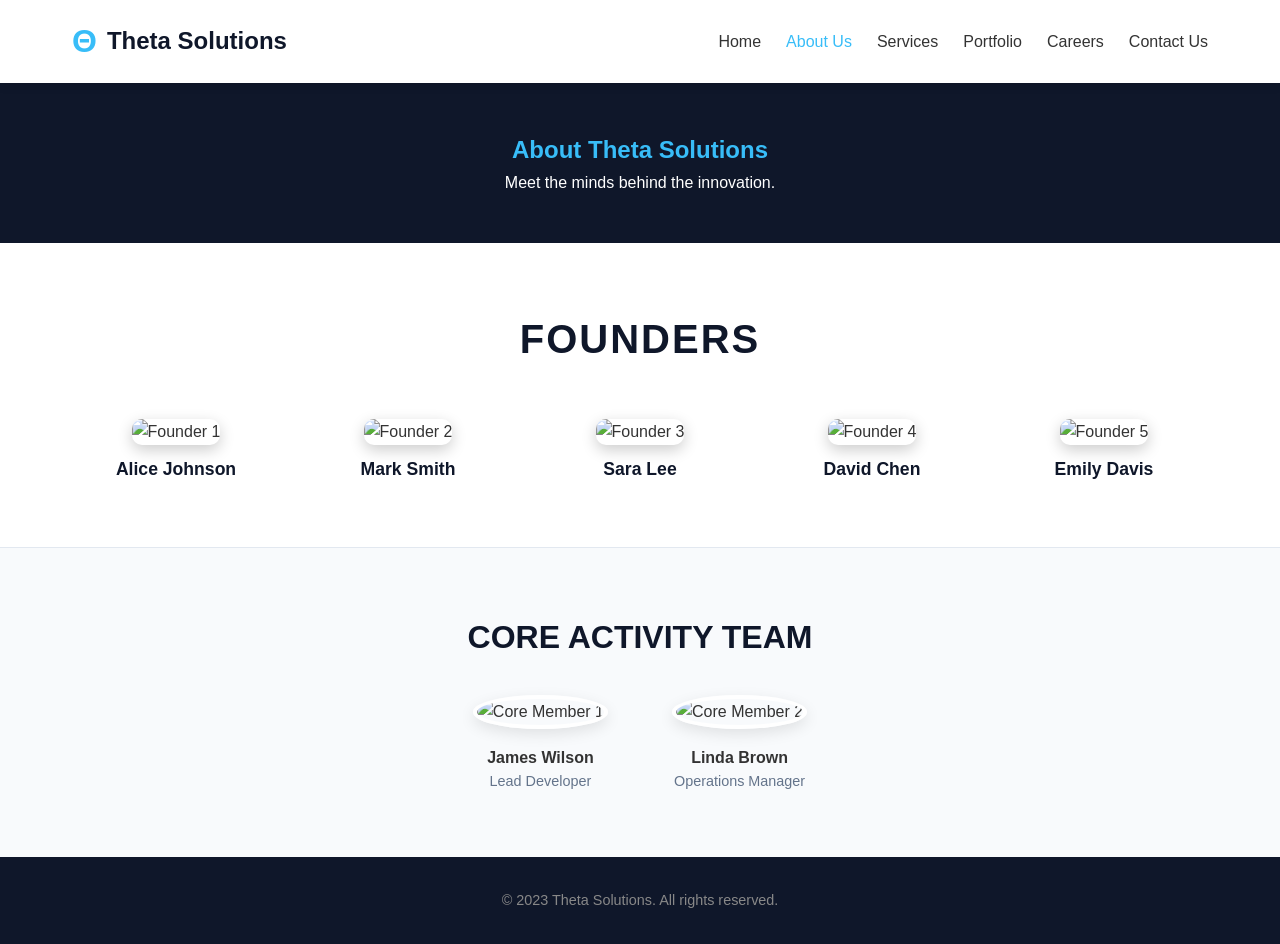
==== About-us.html @ 49dd3d38 "Rename About-us to About-us.html" ====
<!DOCTYPE html>
<html lang="en">
<head>
    <meta charset="UTF-8">
    <meta name="viewport" content="width=device-width, initial-scale=1.0">
    <title>Theta Solutions - About Us</title>
    
    <!-- Link to Master CSS -->
    <link rel="stylesheet" href="css/style.css">
</head>
<body>

    <!-- HEADER -->
    <header>
        <div class="header-container">
            <div class="brand-area">
                <div class="logo-icon">Θ</div>
                <div class="company-name">Theta Solutions</div>
            </div>
            
            <nav>
                <ul>
                    <li><a href="index.html">Home</a></li>
                    <li><a href="about.html" style="color: var(--accent-color);">About Us</a></li>
                    <li><a href="services.html">Services</a></li>
                    <li><a href="portfolio.html">Portfolio</a></li>
                    <li><a href="careers.html">Careers</a></li>
                    <li><a href="contact.html">Contact Us</a></li>
                </ul>
            </nav>
        </div>
    </header>

    <!-- MAIN CONTENT -->
    <main>
        
        <!-- Page Banner -->
        <section class="inner-banner" style="background-color: var(--primary-color); color: white; padding: 3rem 1rem; text-align: center;">
            <h1 style="color: var(--accent-color);">About Theta Solutions</h1>
            <p>Meet the minds behind the innovation.</p>
        </section>

        <!-- 1. FOUNDERS SECTION -->
        <section class="founders-section">
            <h2>Founders</h2>
            
            <!-- The Overlay (Fades in on click) -->
            <div class="founders-overlay" id="overlay"></div>

            <div class="team-grid">
                
                <!-- Founder 1 -->
                <div class="team-card" onclick="activateCard(this)">
                    <img src="https://picsum.photos/seed/founder1/300/400" alt="Founder 1">
                    <div class="team-name">Alice Johnson</div>
                    <div class="profile-details">
                        <h3>Alice Johnson</h3>
                        <p><strong>CEO & Co-Founder</strong></p>
                        <p>Alice has over 15 years of experience in strategic tech development. She leads the vision and global expansion of Theta Solutions.</p>
                    </div>
                </div>

                <!-- Founder 2 -->
                <div class="team-card" onclick="activateCard(this)">
                    <img src="https://picsum.photos/seed/founder2/300/400" alt="Founder 2">
                    <div class="team-name">Mark Smith</div>
                    <div class="profile-details">
                        <h3>Mark Smith</h3>
                        <p><strong>CTO & Co-Founder</strong></p>
                        <p>An expert in AI and machine learning, Mark architects the core systems that power our client solutions.</p>
                    </div>
                </div>

                <!-- Founder 3 -->
                <div class="team-card" onclick="activateCard(this)">
                    <img src="https://picsum.photos/seed/founder3/300/400" alt="Founder 3">
                    <div class="team-name">Sara Lee</div>
                    <div class="profile-details">
                        <h3>Sara Lee</h3>
                        <p><strong>Head of Product</strong></p>
                        <p>Sara ensures that every software deployment meets the highest standards of user experience and functionality.</p>
                    </div>
                </div>

                <!-- Founder 4 -->
                <div class="team-card" onclick="activateCard(this)">
                    <img src="https://picsum.photos/seed/founder4/300/400" alt="Founder 4">
                    <div class="team-name">David Chen</div>
                    <div class="profile-details">
                        <h3>David Chen</h3>
                        <p><strong>VP of Engineering</strong></p>
                        <p>David leads our engineering teams, fostering a culture of code excellence and rapid innovation.</p>
                    </div>
                </div>

                <!-- Founder 5 -->
                <div class="team-card" onclick="activateCard(this)">
                    <img src="https://picsum.photos/seed/founder5/300/400" alt="Founder 5">
                    <div class="team-name">Emily Davis</div>
                    <div class="profile-details">
                        <h3>Emily Davis</h3>
                        <p><strong>Chief Strategy Officer</strong></p>
                        <p>Emily identifies new market opportunities and steers the company's long-term growth strategies.</p>
                    </div>
                </div>

            </div>
        </section>

        <!-- 2. CORE MEMBERS SECTION -->
        <section class="core-members-section">
            <h2>Core Activity Team</h2>
            
            <div class="core-grid">
                
                <!-- Core Member 1 -->
                <div class="core-card">
                    <img src="https://picsum.photos/seed/core1/300/300" alt="Core Member 1">
                    <div class="core-name">James Wilson</div>
                    <div class="core-role">Lead Developer</div>
                </div>

                <!-- Core Member 2 -->
                <div class="core-card">
                    <img src="https://picsum.photos/seed/core2/300/300" alt="Core Member 2">
                    <div class="core-name">Linda Brown</div>
                    <div class="core-role">Operations Manager</div>
                </div>

            </div>
        </section>

    </main>

    <!-- FOOTER -->
    <footer>
        <p>&copy; 2023 Theta Solutions. All rights reserved.</p>
    </footer>

    <!-- PAGE SPECIFIC JAVASCRIPT -->
    <script>
        // Get the overlay element
        const overlay = document.getElementById('overlay');
        const cards = document.querySelectorAll('.team-card');

        function activateCard(element) {
            // 1. Add 'active' class to the clicked card
            element.classList.add('active');

            // 2. Make the overlay visible (creates the translucent background)
            overlay.classList.add('active');
        }

        // Click anywhere on the overlay to close
        overlay.addEventListener('click', function() {
            // Remove active class from all cards
            cards.forEach(card => card.classList.remove('active'));
            
            // Hide the overlay
            overlay.classList.remove('active');
        });
    </script>

</body>
</html>
---- css/style.css ----
/* --- css/style.css --- */

:root {
    --primary-color: #0f172a;
    --accent-color: #38bdf8;
    --text-dark: #333333;
    --text-light: #f8fafc;
    --bg-light: #ffffff;
    --bg-dark: #1e293b;
}

* { margin: 0; padding: 0; box-sizing: border-box; }

body {
    font-family: 'Segoe UI', Tahoma, Geneva, Verdana, sans-serif;
    color: var(--text-dark);
    line-height: 1.6;
}

a { text-decoration: none; color: inherit; transition: color 0.3s; }
ul { list-style: none; }

/* --- HEADER --- */
header {
    background-color: var(--bg-light);
    box-shadow: 0 2px 10px rgba(0,0,0,0.1);
    position: sticky;
    top: 0;
    z-index: 1000;
}

.header-container {
    max-width: 1200px;
    margin: 0 auto;
    padding: 1rem 2rem;
    display: flex;
    justify-content: space-between;
    align-items: center;
}

.brand-area {
    display: flex;
    align-items: center;
    gap: 10px;
}

.logo-icon {
    font-size: 2rem;
    color: var(--accent-color);
    font-weight: bold;
}

.company-name {
    font-size: 1.5rem;
    font-weight: 700;
    color: var(--primary-color);
}

nav ul { display: flex; gap: 25px; }
nav a { font-size: 1rem; font-weight: 500; color: var(--text-dark); }
nav a:hover { color: var(--accent-color); }

/* --- SLIDER --- */
.slider-container {
    position: relative;
    width: 100%;
    height: 900px;
    overflow: hidden;
    background-color: #000;
}

.slide {
    position: absolute; top: 0; left: 0;
    width: 100%; height: 100%;
    opacity: 0;
    transition: opacity 0.8s ease-in-out;
    background-size: cover;
    background-position: center;
}

.slide.active { opacity: 1; }

.slide-overlay {
    position: absolute;
    top: 50%; left: 50%;
    transform: translate(-50%, -50%);
    text-align: center;
    color: white;
    text-shadow: 2px 2px 8px rgba(0,0,0,0.8);
    z-index: 10;
}

.slide-overlay h2 { font-size: 3rem; margin-bottom: 10px; }

/* --- FOUR CIRCLES --- */
.services-preview {
    background-color: #f1f5f9;
    padding: 4rem 2rem;
    text-align: center;
}

.services-preview h2 {
    font-size: 2rem;
    color: var(--primary-color);
    margin-bottom: 3rem;
    text-transform: uppercase;
    letter-spacing: 2px;
}

.circles-container {
    display: flex;
    justify-content: center;
    gap: 3rem;
    flex-wrap: wrap;
}

.circle-item {
    text-decoration: none;
    color: inherit;
    display: flex;
    flex-direction: column;
    align-items: center;
    transition: transform 0.3s ease;
}

.circle-item:hover { transform: translateY(-10px); }

/* THIS MAKES THEM CIRCLES */
.circle-visual {
    width: 250px;
    height: 250px;
    border-radius: 50%;
    overflow: hidden;
    background-color: #fff;
    box-shadow: 0 10px 20px rgba(0,0,0,0.1);
    margin-bottom: 1rem;
    border: 5px solid white;
    transition: border-color 0.3s;
}

.circle-item:hover .circle-visual { border-color: var(--accent-color); }

.circle-visual img {
    width: 100%; height: 100%;
    object-fit: cover;
}

.circle-title {
    font-size: 1.1rem;
    font-weight: 700;
    color: var(--primary-color);
}

/* --- VISION & MISSION --- */
.split-section { display: flex; flex-wrap: wrap; width: 100%; }

.split-half {
    flex: 1;
    min-width: 350px;
    padding: 4rem 2rem;
    display: flex;
    flex-direction: column;
    justify-content: center;
}

.vision-section { 
    background-color: var(--bg-light); 
    color: var(--text-dark); 
    border-right: 1px solid #eee; 
}

.mission-section { 
    background-color: var(--bg-dark); 
    color: var(--text-light); 
}

.section-title { 
    font-size: 2rem; 
    margin-bottom: 1.5rem; 
    color: var(--accent-color); 
    text-transform: uppercase; 
}

.section-content { 
    font-size: 1.1rem; 
    max-width: 600px; 
    margin-bottom: 2rem; 
}

.cta-button {
    display: inline-block; padding: 12px 30px;
    background-color: var(--accent-color); color: var(--bg-dark);
    font-weight: bold; border-radius: 5px; width: fit-content;
}

/* --- FOOTER --- */
footer {
    background-color: #0f172a; color: #888;
    text-align: center; padding: 2rem;
    font-size: 0.9rem;
}

@media (max-width: 768px) {
    .header-container { flex-direction: column; gap: 1rem; }
    .slider-container { height: 400px; }
    .circles-container { gap: 2rem; }
    .circle-visual { width: 140px; height: 140px; }
}

/* --- ABOUT PAGE STYLES --- */

/* Founders Grid */
.founders-section {
    padding: 4rem 2rem;
    text-align: center;
    background-color: #fff;
}

.founders-section h2 {
    font-size: 2.5rem;
    color: var(--primary-color);
    margin-bottom: 3rem;
    text-transform: uppercase;
    letter-spacing: 2px;
}

.team-grid {
    display: flex;
    justify-content: center;
    gap: 2rem;
    flex-wrap: wrap;
    position: relative; /* Important for z-index layering */
    z-index: 1;
}

.team-card {
    position: relative;
    width: 200px;
    cursor: pointer;
    transition: all 0.5s cubic-bezier(0.25, 0.8, 0.25, 1);
    z-index: 10;
}

/* Image Styling */
.team-card img {
    width: 100%;
    height: 250px;
    object-fit: cover;
    border-radius: 10px;
    box-shadow: 0 5px 15px rgba(0,0,0,0.2);
    transition: all 0.5s ease;
}

/* Name Styling */
.team-name {
    margin-top: 10px;
    font-weight: 700;
    color: var(--primary-color);
    font-size: 1.1rem;
}

/* --- HOVER EFFECT --- */
.team-card:hover {
    transform: translateY(-10px);
}
.team-card:hover img {
    box-shadow: 0 15px 30px rgba(0,0,0,0.3);
}

/* --- ACTIVE / CLICKED STATE (The Expansion) --- */
/* When a card has the class 'active' */
.team-card.active {
    position: fixed; /* Fixes it to the screen center */
    top: 50%;
    left: 50%;
    transform: translate(-50%, -50%);
    width: 400px; /* Expanded width */
    z-index: 1000; /* Sits on top of everything */
    pointer-events: none; /* Lets clicks pass through to the overlay */
}

.team-card.active img {
    height: 400px; /* Expanded height */
    box-shadow: 0 20px 50px rgba(0,0,0,0.5);
}

/* Hidden Profile Text (Reveals on click) */
.profile-details {
    max-height: 0;
    overflow: hidden;
    opacity: 0;
    background: white;
    padding: 0 20px;
    transition: all 0.5s ease;
    text-align: left;
    border-radius: 0 0 10px 10px;
    box-shadow: 0 10px 20px rgba(0,0,0,0.1);
}

.team-card.active .profile-details {
    max-height: 200px;
    opacity: 1;
    padding: 20px;
    margin-top: -5px; /* Connect to image */
    pointer-events: auto; /* Allow selecting text inside */
}

.team-card.active .team-name {
    display: none; /* Hide small name when expanded */
}

/* --- TRANSLUCENT BACKGROUND --- */
/* An overlay that appears when someone is clicked */
.founders-overlay {
    position: fixed;
    top: 0; left: 0;
    width: 100%; height: 100%;
    background-color: rgba(15, 23, 42, 0.85); /* Dark Navy with transparency */
    z-index: 900;
    opacity: 0;
    pointer-events: none; /* Clicks go through when hidden */
    transition: opacity 0.5s ease;
}

.founders-overlay.active {
    opacity: 1;
    pointer-events: auto; /* Catches clicks to close */
}

/* --- CORE MEMBERS SECTION --- */
.core-members-section {
    background-color: #f8fafc;
    padding: 4rem 2rem;
    text-align: center;
    border-top: 1px solid #e2e8f0;
}

.core-members-section h2 {
    font-size: 2rem;
    color: var(--primary-color);
    margin-bottom: 2rem;
    text-transform: uppercase;
}

.core-grid {
    display: flex;
    justify-content: center;
    gap: 4rem;
    flex-wrap: wrap;
}

.core-card img {
    width: 180px;
    height: 180px;
    border-radius: 50%; /* Circles for core members */
    object-fit: cover;
    border: 4px solid white;
    box-shadow: 0 5px 15px rgba(0,0,0,0.1);
    margin-bottom: 1rem;
    transition: transform 0.3s;
}

.core-card:hover img {
    transform: scale(1.1);
}

.core-name {
    font-weight: 700;
    color: var(--text-dark);
}

.core-role {
    font-size: 0.9rem;
    color: #64748b;
}
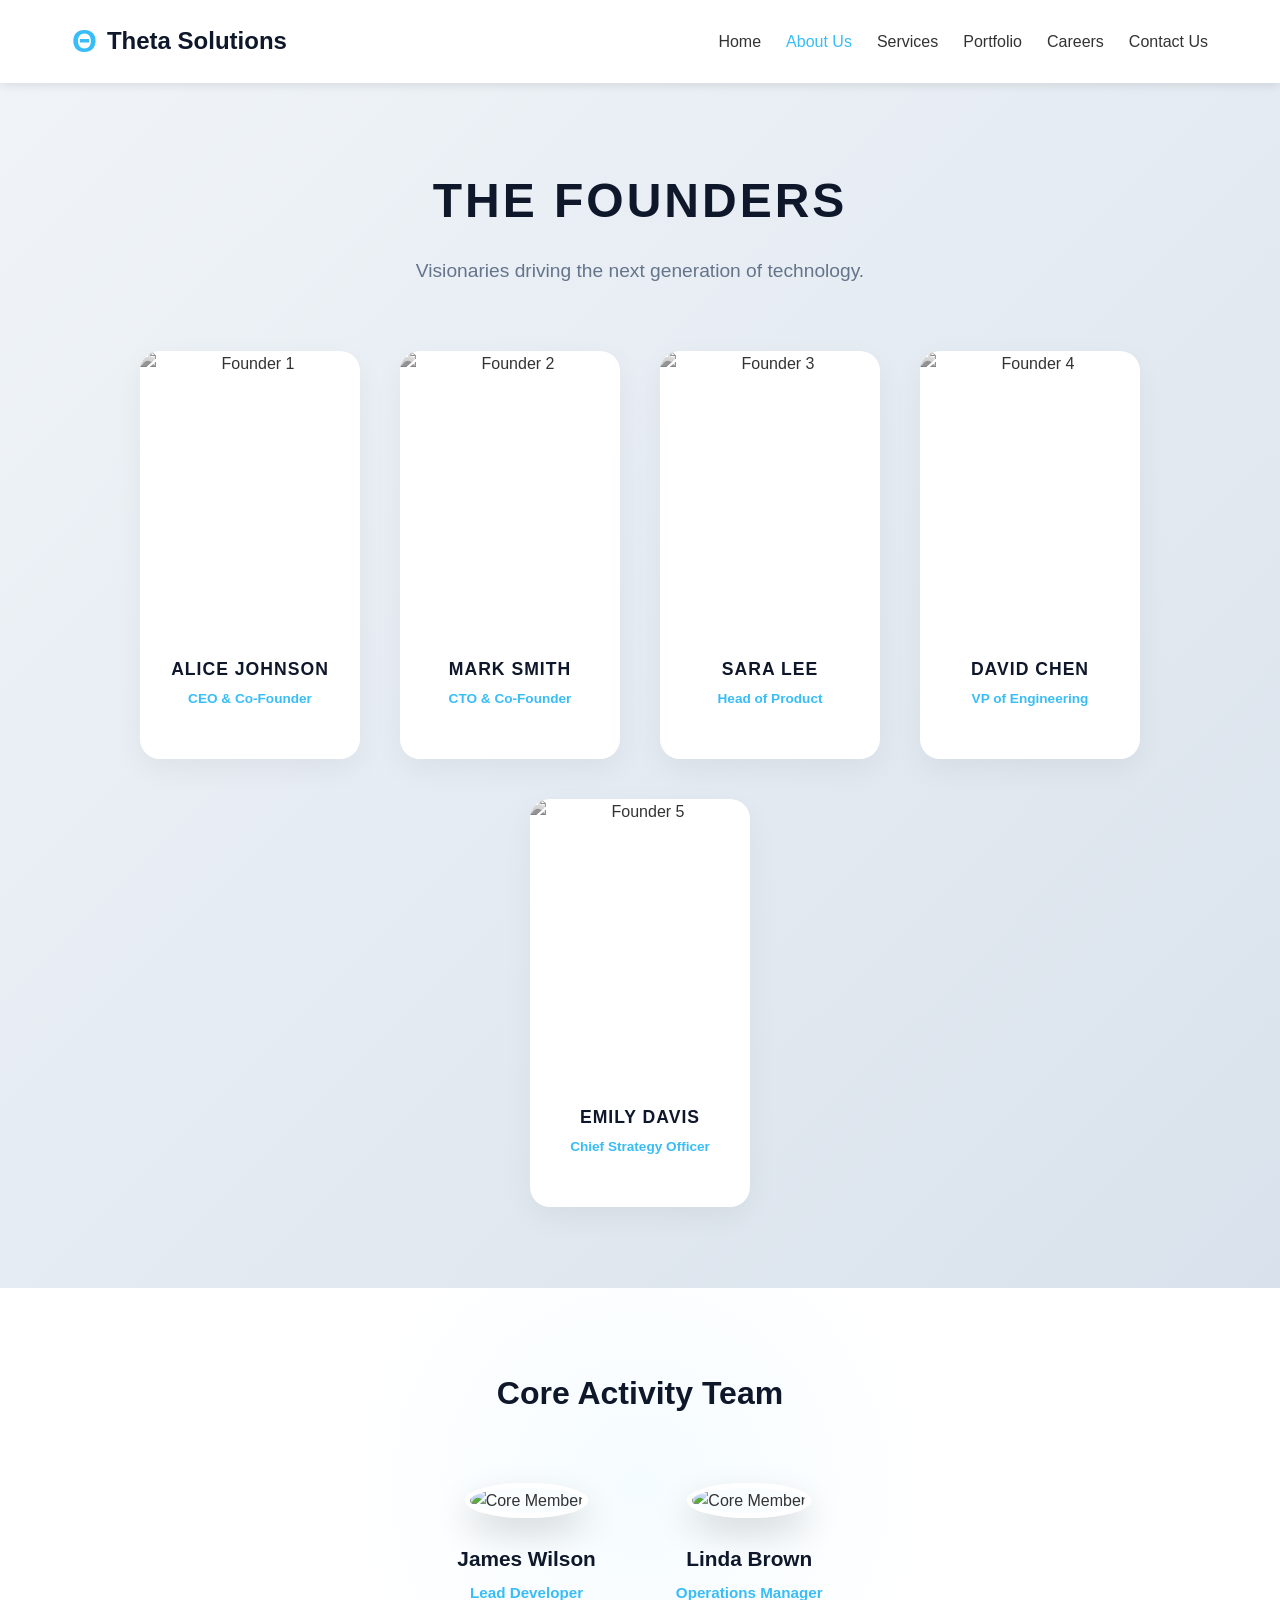
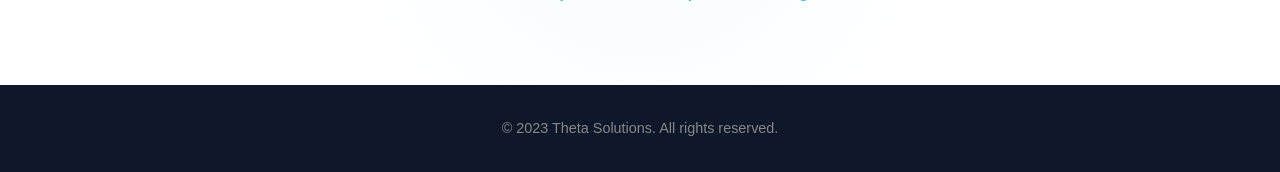
==== commit 9b4fa9f0: "Refactor JavaScript for team card overlay functionality" ====
--- a/About-us.html
+++ b/About-us.html
@@ -5,7 +5,6 @@
     <meta name="viewport" content="width=device-width, initial-scale=1.0">
     <title>Theta Solutions - About Us</title>
     
-    <!-- Link to Master CSS -->
     <link rel="stylesheet" href="css/style.css">
 </head>
 <body>
@@ -21,7 +20,7 @@
             <nav>
                 <ul>
                     <li><a href="index.html">Home</a></li>
-                    <li><a href="about.html" style="color: var(--accent-color);">About Us</a></li>
+                    <li><a href="about-us.html" style="color: var(--accent-color);">About Us</a></li>
                     <li><a href="services.html">Services</a></li>
                     <li><a href="portfolio.html">Portfolio</a></li>
                     <li><a href="careers.html">Careers</a></li>
@@ -31,98 +30,123 @@
         </div>
     </header>
 
-    <!-- MAIN CONTENT -->
     <main>
         
-        <!-- Page Banner -->
-        <section class="inner-banner" style="background-color: var(--primary-color); color: white; padding: 3rem 1rem; text-align: center;">
-            <h1 style="color: var(--accent-color);">About Theta Solutions</h1>
-            <p>Meet the minds behind the innovation.</p>
-        </section>
-
         <!-- 1. FOUNDERS SECTION -->
-        <section class="founders-section">
-            <h2>Founders</h2>
-            
-            <!-- The Overlay (Fades in on click) -->
-            <div class="founders-overlay" id="overlay"></div>
-
+        <section class="about-hero">
+            <h2>The Founders</h2>
+            <p>Visionaries driving the next generation of technology.</p>
+            
             <div class="team-grid">
                 
                 <!-- Founder 1 -->
                 <div class="team-card" onclick="activateCard(this)">
-                    <img src="https://picsum.photos/seed/founder1/300/400" alt="Founder 1">
-                    <div class="team-name">Alice Johnson</div>
-                    <div class="profile-details">
-                        <h3>Alice Johnson</h3>
-                        <p><strong>CEO & Co-Founder</strong></p>
-                        <p>Alice has over 15 years of experience in strategic tech development. She leads the vision and global expansion of Theta Solutions.</p>
-                    </div>
+                    
+                    <!-- 1. The Image -->
+                    <img src="https://picsum.photos/seed/founder1/600/800" alt="Founder 1">
+                    
+                    <!-- 2. Small Name Box (Visible when NOT clicked) -->
+                    <div class="team-name-box">
+                        <div class="team-name">Alice Johnson</div>
+                        <div class="team-role">CEO & Co-Founder</div>
+                    </div>
+                    
+                    <!-- 3. Profile Details (Visible WHEN CLICKED - Right Side) -->
+                    <div class="profile-details">
+                        <!-- Name and Role appear HERE in the split view -->
+                        <h3 style="font-size: 2rem; color: var(--primary-color); margin-bottom: 5px;">Alice Johnson</h3>
+                        <span class="role-badge">CEO & Co-Founder</span>
+                        
+                        <p style="margin-top: 20px; line-height: 1.8; color: #444;">
+                            Alice has over 15 years of experience in strategic tech development. She leads the vision and global expansion of Theta Solutions, focusing on sustainable growth and innovation. Her expertise lies in scaling startups into global enterprises.
+                        </p>
+                        
+                        <!-- Optional: Add more details -->
+                        <p style="margin-top: 15px; line-height: 1.8; color: #444;">
+                            <strong>Key Skills:</strong> Strategic Planning, Global Operations, Product Vision.
+                        </p>
+                    </div>
+                    
                 </div>
 
                 <!-- Founder 2 -->
                 <div class="team-card" onclick="activateCard(this)">
-                    <img src="https://picsum.photos/seed/founder2/300/400" alt="Founder 2">
-                    <div class="team-name">Mark Smith</div>
+                    <img src="https://picsum.photos/seed/founder2/400/500" alt="Founder 2">
+                    <div class="team-name-box">
+                        <div class="team-name">Mark Smith</div>
+                        <div class="team-role">CTO & Co-Founder</div>
+                    </div>
                     <div class="profile-details">
                         <h3>Mark Smith</h3>
-                        <p><strong>CTO & Co-Founder</strong></p>
-                        <p>An expert in AI and machine learning, Mark architects the core systems that power our client solutions.</p>
+                        <span class="role-badge">CTO & Co-Founder</span>
+                        <p>An expert in AI and machine learning, Mark architects the core systems that power our client solutions. He believes in code that thinks.</p>
                     </div>
                 </div>
 
                 <!-- Founder 3 -->
                 <div class="team-card" onclick="activateCard(this)">
-                    <img src="https://picsum.photos/seed/founder3/300/400" alt="Founder 3">
-                    <div class="team-name">Sara Lee</div>
+                    <img src="https://picsum.photos/seed/founder3/400/500" alt="Founder 3">
+                    <div class="team-name-box">
+                        <div class="team-name">Sara Lee</div>
+                        <div class="team-role">Head of Product</div>
+                    </div>
                     <div class="profile-details">
                         <h3>Sara Lee</h3>
-                        <p><strong>Head of Product</strong></p>
-                        <p>Sara ensures that every software deployment meets the highest standards of user experience and functionality.</p>
+                        <span class="role-badge">Head of Product</span>
+                        <p>Sara ensures that every software deployment meets the highest standards of user experience. Her attention to detail is legendary.</p>
                     </div>
                 </div>
 
                 <!-- Founder 4 -->
                 <div class="team-card" onclick="activateCard(this)">
-                    <img src="https://picsum.photos/seed/founder4/300/400" alt="Founder 4">
-                    <div class="team-name">David Chen</div>
+                    <img src="https://picsum.photos/seed/founder4/400/500" alt="Founder 4">
+                    <div class="team-name-box">
+                        <div class="team-name">David Chen</div>
+                        <div class="team-role">VP of Engineering</div>
+                    </div>
                     <div class="profile-details">
                         <h3>David Chen</h3>
-                        <p><strong>VP of Engineering</strong></p>
-                        <p>David leads our engineering teams, fostering a culture of code excellence and rapid innovation.</p>
+                        <span class="role-badge">VP of Engineering</span>
+                        <p>David leads our engineering teams, fostering a culture of code excellence and rapid innovation across all departments.</p>
                     </div>
                 </div>
 
                 <!-- Founder 5 -->
                 <div class="team-card" onclick="activateCard(this)">
-                    <img src="https://picsum.photos/seed/founder5/300/400" alt="Founder 5">
-                    <div class="team-name">Emily Davis</div>
+                    <img src="https://picsum.photos/seed/founder5/400/500" alt="Founder 5">
+                    <div class="team-name-box">
+                        <div class="team-name">Emily Davis</div>
+                        <div class="team-role">Chief Strategy Officer</div>
+                    </div>
                     <div class="profile-details">
                         <h3>Emily Davis</h3>
-                        <p><strong>Chief Strategy Officer</strong></p>
-                        <p>Emily identifies new market opportunities and steers the company's long-term growth strategies.</p>
+                        <span class="role-badge">Chief Strategy Officer</span>
+                        <p>Emily identifies new market opportunities and steers the company's long-term growth strategies with precision.</p>
                     </div>
                 </div>
 
             </div>
         </section>
 
+        <!-- The Overlay (Backdrop) -->
+        <div class="founders-overlay" id="overlay"></div>
+
         <!-- 2. CORE MEMBERS SECTION -->
-        <section class="core-members-section">
+        <section class="core-section">
             <h2>Core Activity Team</h2>
             
             <div class="core-grid">
                 
-                <!-- Core Member 1 -->
+                <!-- Core 1 -->
                 <div class="core-card">
-                    <img src="https://picsum.photos/seed/core1/300/300" alt="Core Member 1">
+                    <img src="https://picsum.photos/seed/core1/400/400" alt="Core Member">
                     <div class="core-name">James Wilson</div>
                     <div class="core-role">Lead Developer</div>
                 </div>
 
-                <!-- Core Member 2 -->
+                <!-- Core 2 -->
                 <div class="core-card">
-                    <img src="https://picsum.photos/seed/core2/300/300" alt="Core Member 2">
+                    <img src="https://picsum.photos/seed/core2/400/400" alt="Core Member">
                     <div class="core-name">Linda Brown</div>
                     <div class="core-role">Operations Manager</div>
                 </div>
@@ -137,29 +161,61 @@
         <p>&copy; 2023 Theta Solutions. All rights reserved.</p>
     </footer>
 
-    <!-- PAGE SPECIFIC JAVASCRIPT -->
-    <script>
-        // Get the overlay element
-        const overlay = document.getElementById('overlay');
-        const cards = document.querySelectorAll('.team-card');
-
-        function activateCard(element) {
-            // 1. Add 'active' class to the clicked card
-            element.classList.add('active');
-
-            // 2. Make the overlay visible (creates the translucent background)
-            overlay.classList.add('active');
+    <!-- JAVASCRIPT -->
+<script>
+    const overlay = document.getElementById('overlay');
+    const cards = document.querySelectorAll('.team-card');
+    const grid = document.querySelector('.team-grid'); // The container
+
+    function activateCard(element) {
+        // 1. Move the clicked card INSIDE the overlay div
+        // This ensures the overlay is behind the card, not on top of it
+        overlay.appendChild(element);
+
+        // 2. Add active class to the clicked card
+        element.classList.add('active');
+        
+        // 3. Create the close button
+        const closeBtn = document.createElement('button');
+        closeBtn.className = 'close-btn';
+        closeBtn.innerHTML = '&times;';
+        closeBtn.onclick = closeOverlay;
+        
+        // 4. Append close button to the active card
+        element.appendChild(closeBtn);
+
+        // 5. Show the overlay
+        overlay.classList.add('active');
+        
+        // 6. Stop body scroll
+        document.body.style.overflow = 'hidden';
+    }
+
+    function closeOverlay() {
+        // 1. Find the active card (it is currently inside the overlay)
+        const activeCard = overlay.querySelector('.team-card.active');
+
+        if (activeCard) {
+            // 2. Remove active class
+            activeCard.classList.remove('active');
+            
+            // 3. Remove the close button
+            const btn = activeCard.querySelector('.close-btn');
+            if(btn) btn.remove();
+
+            // 4. MOVE THE CARD BACK TO THE GRID
+            // This is crucial so it appears in the right spot next time
+            grid.appendChild(activeCard);
         }
-
-        // Click anywhere on the overlay to close
-        overlay.addEventListener('click', function() {
-            // Remove active class from all cards
-            cards.forEach(card => card.classList.remove('active'));
-            
-            // Hide the overlay
-            overlay.classList.remove('active');
-        });
-    </script>
+        
+        // 5. Hide the overlay
+        overlay.classList.remove('active');
+        document.body.style.overflow = 'auto'; // Restore scroll
+    }
+
+    // Click overlay to close
+    overlay.addEventListener('click', closeOverlay);
+</script>
 
 </body>
 </html>
--- a/css/style.css
+++ b/css/style.css
@@ -125,7 +125,6 @@
 
 .circle-item:hover { transform: translateY(-10px); }
 
-/* THIS MAKES THEM CIRCLES */
 .circle-visual {
     width: 250px;
     height: 250px;
@@ -207,169 +206,290 @@
     .circle-visual { width: 140px; height: 140px; }
 }
 
-/* --- ABOUT PAGE STYLES --- */
-
-/* Founders Grid */
-.founders-section {
-    padding: 4rem 2rem;
+/* ============================================================
+   ABOUT PAGE STYLES (SPLIT LAYOUT VERSION)
+   ============================================================ */
+
+/* 1. HERO SECTION */
+.about-hero {
+    background: linear-gradient(135deg, #f0f4f8 0%, #d9e2ec 100%);
+    padding: 5rem 2rem;
     text-align: center;
-    background-color: #fff;
-}
-
-.founders-section h2 {
-    font-size: 2.5rem;
-    color: var(--primary-color);
-    margin-bottom: 3rem;
+    min-height: 100vh;
+    display: flex;
+    flex-direction: column;
+    justify-content: center;
+    align-items: center;
+}
+
+.about-hero h2 {
+    font-size: 3rem;
+    color: var(--primary-color);
+    margin-bottom: 1rem;
     text-transform: uppercase;
-    letter-spacing: 2px;
-}
-
+    letter-spacing: 3px;
+    opacity: 0;
+    animation: fadeInDown 1s ease forwards;
+}
+
+.about-hero p {
+    font-size: 1.2rem;
+    color: #64748b;
+    max-width: 600px;
+    margin-bottom: 4rem;
+    opacity: 0;
+    animation: fadeInUp 1s ease 0.3s forwards;
+}
+
+/* 2. TEAM GRID */
 .team-grid {
     display: flex;
     justify-content: center;
-    gap: 2rem;
+    gap: 2.5rem;
     flex-wrap: wrap;
-    position: relative; /* Important for z-index layering */
-    z-index: 1;
+    position: relative;
+    z-index: 10;
 }
 
 .team-card {
     position: relative;
-    width: 200px;
+    width: 220px;
+    background: white;
+    border-radius: 20px;
+    overflow: hidden;
+    box-shadow: 0 10px 30px rgba(0,0,0,0.05);
     cursor: pointer;
-    transition: all 0.5s cubic-bezier(0.25, 0.8, 0.25, 1);
-    z-index: 10;
-}
-
-/* Image Styling */
+    transition: all 0.4s cubic-bezier(0.175, 0.885, 0.32, 1.275);
+    opacity: 0;
+    animation: popIn 0.6s ease forwards;
+}
+
+.team-card:nth-child(1) { animation-delay: 0.5s; }
+.team-card:nth-child(2) { animation-delay: 0.6s; }
+.team-card:nth-child(3) { animation-delay: 0.7s; }
+.team-card:nth-child(4) { animation-delay: 0.8s; }
+.team-card:nth-child(5) { animation-delay: 0.9s; }
+
+/* IMAGE STYLING */
 .team-card img {
     width: 100%;
-    height: 250px;
+    height: 280px;
     object-fit: cover;
-    border-radius: 10px;
-    box-shadow: 0 5px 15px rgba(0,0,0,0.2);
+    filter: grayscale(100%);
     transition: all 0.5s ease;
-}
-
-/* Name Styling */
+    display: block;
+}
+
+/* NAME BOX (Default State) */
+.team-name-box {
+    padding: 1.5rem;
+    background: white;
+    position: relative;
+    z-index: 2;
+    transition: opacity 0.3s;
+}
+
 .team-name {
-    margin-top: 10px;
-    font-weight: 700;
-    color: var(--primary-color);
     font-size: 1.1rem;
-}
-
-/* --- HOVER EFFECT --- */
-.team-card:hover {
-    transform: translateY(-10px);
-}
-.team-card:hover img {
-    box-shadow: 0 15px 30px rgba(0,0,0,0.3);
-}
-
-/* --- ACTIVE / CLICKED STATE (The Expansion) --- */
-/* When a card has the class 'active' */
-.team-card.active {
-    position: fixed; /* Fixes it to the screen center */
-    top: 50%;
-    left: 50%;
-    transform: translate(-50%, -50%);
-    width: 400px; /* Expanded width */
-    z-index: 1000; /* Sits on top of everything */
-    pointer-events: none; /* Lets clicks pass through to the overlay */
-}
-
-.team-card.active img {
-    height: 400px; /* Expanded height */
-    box-shadow: 0 20px 50px rgba(0,0,0,0.5);
-}
-
-/* Hidden Profile Text (Reveals on click) */
+    font-weight: 800;
+    color: var(--primary-color);
+    text-transform: uppercase;
+    letter-spacing: 1px;
+}
+
+.team-role {
+    font-size: 0.85rem;
+    color: var(--accent-color);
+    font-weight: 600;
+    margin-top: 5px;
+}
+
+/* PROFILE DETAILS (Hidden by default) */
 .profile-details {
     max-height: 0;
     overflow: hidden;
     opacity: 0;
     background: white;
-    padding: 0 20px;
+    padding: 0 2rem;
+    text-align: left;
     transition: all 0.5s ease;
-    text-align: left;
-    border-radius: 0 0 10px 10px;
-    box-shadow: 0 10px 20px rgba(0,0,0,0.1);
-}
-
-.team-card.active .profile-details {
-    max-height: 200px;
-    opacity: 1;
-    padding: 20px;
-    margin-top: -5px; /* Connect to image */
-    pointer-events: auto; /* Allow selecting text inside */
-}
-
-.team-card.active .team-name {
-    display: none; /* Hide small name when expanded */
-}
-
-/* --- TRANSLUCENT BACKGROUND --- */
-/* An overlay that appears when someone is clicked */
+    width: 0;
+    display: inline-block;
+    vertical-align: top;
+}
+
+/* --- HOVER EFFECTS --- */
+.team-card:hover {
+    transform: translateY(-15px) scale(1.05);
+    box-shadow: 0 20px 40px rgba(56, 189, 248, 0.4);
+}
+.team-card:hover img {
+    filter: grayscale(0%);
+    transform: scale(1.1);
+}
+
+/* --- OVERLAY --- */
 .founders-overlay {
     position: fixed;
-    top: 0; left: 0;
-    width: 100%; height: 100%;
-    background-color: rgba(15, 23, 42, 0.85); /* Dark Navy with transparency */
+    top: 0; left: 0; width: 100%; height: 100%;
+    background: rgba(15, 23, 42, 0.7);
+    backdrop-filter: blur(8px);
     z-index: 900;
     opacity: 0;
-    pointer-events: none; /* Clicks go through when hidden */
-    transition: opacity 0.5s ease;
+    pointer-events: none;
+    transition: opacity 0.4s ease;
+    display: flex;
+    align-items: center;
+    justify-content: center;
 }
 
 .founders-overlay.active {
     opacity: 1;
-    pointer-events: auto; /* Catches clicks to close */
-}
-
-/* --- CORE MEMBERS SECTION --- */
-.core-members-section {
-    background-color: #f8fafc;
-    padding: 4rem 2rem;
+    pointer-events: auto;
+}
+
+/* --- ACTIVE / CLICKED STATE (SPLIT LAYOUT) --- */
+.team-card.active {
+    position: relative;
+    width: 800px;
+    max-width: 90vw;
+    height: auto;
+    z-index: 1000;
+    transform: scale(1) !important;
+    box-shadow: 0 25px 50px -12px rgba(0, 0, 0, 0.5);
+    cursor: default;
+    pointer-events: auto;
+    opacity: 1;
+    animation: none;
+    display: flex;
+    flex-direction: row;
+    align-items: flex-start;
+    overflow: visible;
+}
+
+/* Hide the bottom name box when active */
+.team-card.active .team-name-box {
+    display: none;
+}
+
+/* LEFT SIDE: The Image */
+.team-card.active img {
+    width: 45%;
+    height: 450px;
+    object-fit: cover;
+    filter: grayscale(0%);
+    transform: none !important;
+    border-radius: 20px 0 0 20px;
+    margin: 0;
+}
+
+/* RIGHT SIDE: The Details Text */
+.team-card.active .profile-details {
+    max-height: 600px;
+    opacity: 1;
+    width: 55%;
+    padding: 3rem 2rem;
+    height: 450px;
+    overflow-y: auto;
+    border-radius: 0 20px 20px 0;
+    background: #fafafa;
+    box-shadow: inset 10px 0 20px -10px rgba(0,0,0,0.1);
+    margin: 0;
+}
+
+/* Mobile Adjustment for Active Card */
+@media (max-width: 768px) {
+    .team-card.active {
+        flex-direction: column;
+        width: 90%;
+    }
+    .team-card.active img {
+        width: 100%;
+        height: 300px;
+        border-radius: 20px 20px 0 0;
+    }
+    .team-card.active .profile-details {
+        width: 100%;
+        height: auto;
+        border-radius: 0 0 20px 20px;
+    }
+}
+
+/* Close Button */
+.close-btn {
+    position: absolute;
+    top: -20px;
+    right: -20px;
+    background: white;
+    border: none;
+    font-size: 1.5rem;
+    cursor: pointer;
+    width: 45px; height: 45px;
+    border-radius: 50%;
+    display: flex; align-items: center; justify-content: center;
+    box-shadow: 0 4px 15px rgba(0,0,0,0.2);
+    z-index: 1002;
+    transition: transform 0.3s, background 0.3s;
+    color: #333;
+}
+.close-btn:hover { 
+    transform: rotate(90deg); 
+    background: var(--accent-color); 
+    color: white; 
+}
+
+/* --- CORE MEMBERS --- */
+.core-section {
+    background: white;
+    padding: 5rem 2rem;
     text-align: center;
-    border-top: 1px solid #e2e8f0;
-}
-
-.core-members-section h2 {
+    position: relative;
+    overflow: hidden;
+}
+.core-section::before {
+    content: '';
+    position: absolute;
+    width: 600px; height: 600px;
+    background: radial-gradient(circle, rgba(56, 189, 248, 0.05) 0%, rgba(255,255,255,0) 70%);
+    top: 50%; left: 50%;
+    transform: translate(-50%, -50%);
+    z-index: 0;
+}
+.core-section h2 {
     font-size: 2rem;
     color: var(--primary-color);
-    margin-bottom: 2rem;
-    text-transform: uppercase;
-}
-
+    margin-bottom: 4rem;
+    position: relative;
+    z-index: 2;
+}
 .core-grid {
     display: flex;
     justify-content: center;
-    gap: 4rem;
-    flex-wrap: wrap;
-}
-
+    gap: 5rem;
+    position: relative;
+    z-index: 2;
+}
+.core-card {
+    animation: float 6s ease-in-out infinite;
+}
+.core-card:nth-child(2) { animation-delay: 3s; }
 .core-card img {
-    width: 180px;
-    height: 180px;
-    border-radius: 50%; /* Circles for core members */
+    width: 200px; height: 200px;
+    border-radius: 50%;
     object-fit: cover;
-    border: 4px solid white;
-    box-shadow: 0 5px 15px rgba(0,0,0,0.1);
-    margin-bottom: 1rem;
-    transition: transform 0.3s;
-}
-
+    border: 5px solid white;
+    box-shadow: 0 15px 35px rgba(0,0,0,0.15);
+    transition: all 0.4s ease;
+}
 .core-card:hover img {
-    transform: scale(1.1);
-}
-
-.core-name {
-    font-weight: 700;
-    color: var(--text-dark);
-}
-
-.core-role {
-    font-size: 0.9rem;
-    color: #64748b;
-}
+    transform: scale(1.15) rotate(5deg);
+    border-color: var(--accent-color);
+}
+.core-name { margin-top: 1.5rem; font-size: 1.3rem; font-weight: 700; color: var(--primary-color); }
+.core-role { color: var(--accent-color); font-weight: 600; font-size: 0.95rem; margin-top: 5px; }
+
+/* --- ANIMATIONS --- */
+@keyframes fadeInDown { from { opacity: 0; transform: translateY(-30px); } to { opacity: 1; transform: translateY(0); } }
+@keyframes fadeInUp { from { opacity: 0; transform: translateY(30px); } to { opacity: 1; transform: translateY(0); } }
+@keyframes popIn { from { opacity: 0; transform: scale(0.8); } to { opacity: 1; transform: scale(1); } }
+@keyframes float { 0% { transform: translateY(0px); } 50% { transform: translateY(-20px); } 100% { transform: translateY(0px); } }
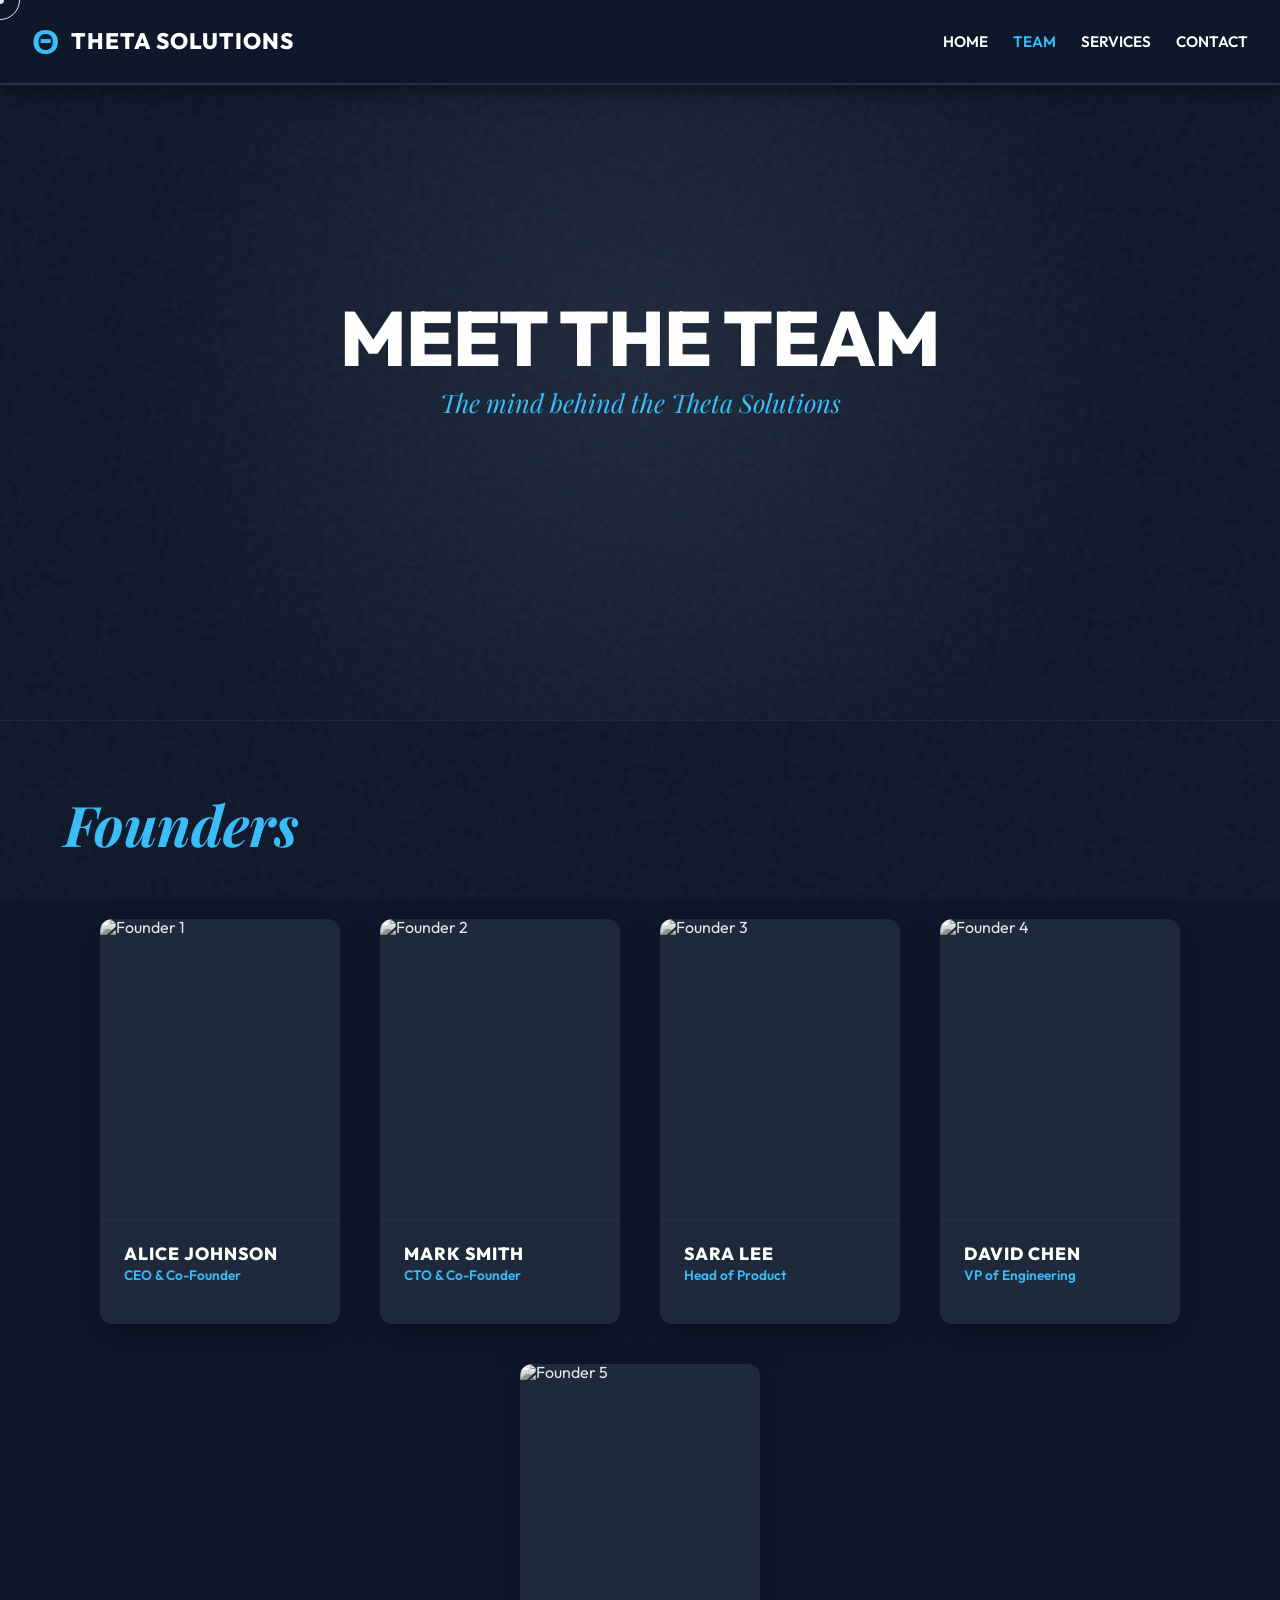
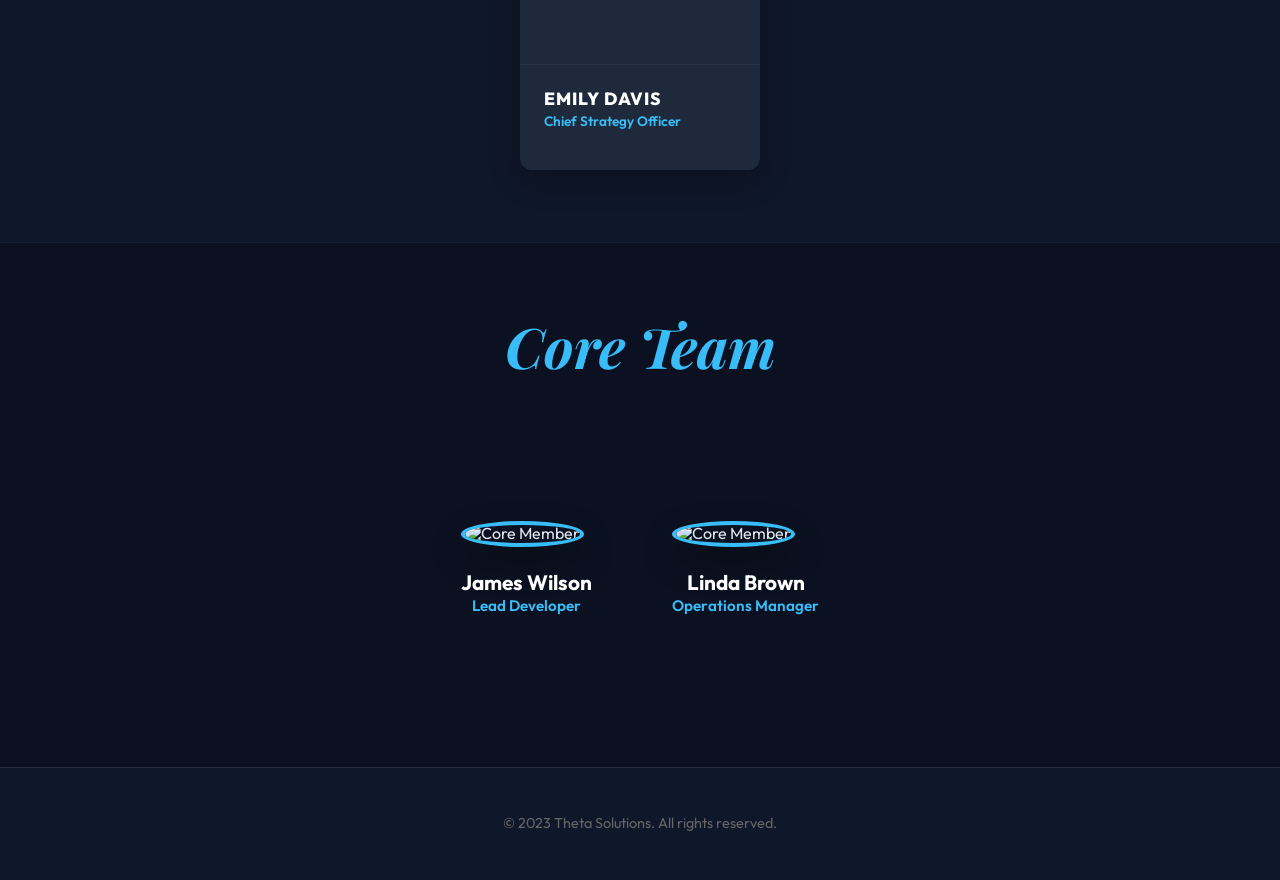
==== commit 1011f969: "Update About-us.html" ====
--- a/About-us.html
+++ b/About-us.html
@@ -3,219 +3,432 @@
 <head>
     <meta charset="UTF-8">
     <meta name="viewport" content="width=device-width, initial-scale=1.0">
-    <title>Theta Solutions - About Us</title>
+    <title>Theta Solutions - Team</title>
     
-    <link rel="stylesheet" href="css/style.css">
+    <!-- Fonts -->
+    <link rel="preconnect" href="https://fonts.googleapis.com">
+    <link rel="preconnect" href="https://fonts.gstatic.com" crossorigin>
+    <link href="https://fonts.googleapis.com/css2?family=Outfit:wght@300;500;800&family=Playfair+Display:ital,wght@1,400;1,700&display=swap" rel="stylesheet">
+
+    <style>
+        /* --- RESET & VARS --- */
+        :root {
+            --bg-color: #0f172a;
+            --bg-card: #1e293b;
+            --text-color: #e2e8f0;
+            --accent-color: #38bdf8;
+            --font-main: 'Outfit', sans-serif;
+            --font-serif: 'Playfair Display', serif;
+        }
+
+        html, body {
+            margin: 0; padding: 0; box-sizing: border-box;
+            position: relative; width: 100%;
+            background-color: var(--bg-color);
+            color: var(--text-color);
+            font-family: var(--font-main);
+            overflow-x: hidden;
+            line-height: 1.1;
+        }
+
+        * { margin: 0; padding: 0; box-sizing: border-box; cursor: none; }
+
+        /* --- GRAIN OVERLAY --- */
+        .noise-overlay {
+            position: fixed; top: 0; left: 0; width: 100%; height: 100%;
+            pointer-events: none; z-index: 9998; opacity: 0.05;
+            background-image: url("data:image/svg+xml,%3Csvg viewBox='0 0 200 200' xmlns='http://www.w3.org/2000/svg'%3E%3Cfilter id='noiseFilter'%3E%3CfeTurbulence type='fractalNoise' baseFrequency='0.65' numOctaves='3' stitchTiles='stitch'/%3E%3C/filter%3E%3Crect width='100%25' height='100%25' filter='url(%23noiseFilter)'/%3E%3C/svg%3E");
+        }
+
+        /* --- CUSTOM CURSOR --- */
+        .cursor-dot, .cursor-outline {
+            position: fixed; top: 0; left: 0;
+            transform: translate(-50%, -50%);
+            border-radius: 50%; z-index: 10000; pointer-events: none;
+        }
+        .cursor-dot { width: 8px; height: 8px; background-color: var(--text-color); }
+        .cursor-outline { width: 40px; height: 40px; border: 1px solid var(--text-color); transition: width 0.2s, height 0.2s, background-color 0.2s; }
+        .team-card:hover ~ .cursor-outline, .core-card:hover ~ .cursor-outline {
+            width: 60px; height: 60px; background-color: rgba(255, 255, 255, 0.1); border-color: transparent;
+        }
+
+        /* --- HEADER --- */
+        .main-header {
+            position: fixed; top: 0; left: 0; width: 100%;
+            padding: 1.5rem 2rem; display: flex; justify-content: space-between; align-items: center;
+            z-index: 9999; background-color: #0f172a;
+            border-bottom: 2px solid rgba(255,255,255,0.1);
+            box-shadow: 0 4px 20px rgba(0,0,0,0.5);
+        }
+        .brand-area { display: flex; align-items: center; gap: 12px; z-index: 100000; }
+        .logo-icon { font-size: 2.2rem; color: var(--accent-color); font-weight: bold; line-height: 1; }
+        .company-name { font-size: 1.4rem; font-weight: 800; color: white; letter-spacing: 1px; text-transform: uppercase; }
+        nav { z-index: 100000; }
+        nav ul { display: flex; gap: 25px; list-style: none; }
+        nav a { font-size: 0.95rem; font-weight: 600; color: #fff; text-transform: uppercase; text-decoration: none; transition: color 0.3s; }
+        nav a:hover { color: var(--accent-color); }
+
+        /* --- HERO SECTION --- */
+        .hero {
+            height: 80vh;
+            display: flex;
+            flex-direction: column;
+            justify-content: center;
+            align-items: center;
+            text-align: center;
+            position: relative;
+            padding: 0 5vw;
+            background: radial-gradient(circle at 50% 50%, #1e293b 0%, #0f172a 70%);
+        }
+
+        h1 {
+            font-size: clamp(3rem, 6vw, 5rem);
+            font-weight: 800; line-height: 0.9;
+            text-transform: uppercase; letter-spacing: -1px;
+            color: white; margin-bottom: 1rem;
+        }
+
+        .sub-heading {
+            font-family: var(--font-serif);
+            font-style: italic;
+            font-size: clamp(1.2rem, 2vw, 2rem);
+            color: var(--accent-color);
+            max-width: 600px;
+        }
+
+        /* --- SECTION --- */
+        .section {
+            padding: 8vh 5vw;
+            position: relative;
+            border-top: 1px solid rgba(255,255,255,0.05);
+        }
+        .section-title {
+            font-size: clamp(2rem, 5vw, 3.5rem);
+            font-family: var(--font-serif);
+            font-style: italic;
+            margin-bottom: 4rem;
+            color: var(--accent-color);
+        }
+
+        /* --- TEAM GRID --- */
+        .team-grid {
+            display: flex; justify-content: center; gap: 2.5rem;
+            flex-wrap: wrap; position: relative; z-index: 10;
+        }
+
+        .team-card {
+            position: relative; width: 240px; background: var(--bg-card);
+            border-radius: 12px; overflow: hidden;
+            box-shadow: 0 10px 30px rgba(0,0,0,0.3);
+            cursor: pointer; transition: all 0.4s cubic-bezier(0.175, 0.885, 0.32, 1.275);
+        }
+
+        .team-card img {
+            width: 100%; height: 300px; object-fit: cover;
+            filter: grayscale(100%); transition: all 0.5s ease; display: block;
+        }
+
+        .team-name-box {
+            padding: 1.5rem; background: var(--bg-card);
+            position: relative; z-index: 2; border-top: 1px solid rgba(255,255,255,0.05);
+        }
+
+        .team-name {
+            font-size: 1.1rem; font-weight: 800; color: white;
+            text-transform: uppercase; letter-spacing: 1px;
+        }
+
+        .team-role {
+            font-size: 0.85rem; color: var(--accent-color);
+            font-weight: 600; margin-top: 5px;
+        }
+
+        /* Hidden Details */
+        .profile-details {
+            max-height: 0; overflow: hidden; opacity: 0;
+            background: #253346; padding: 0 2rem;
+            text-align: left; transition: all 0.5s ease;
+            width: 0; display: inline-block; vertical-align: top;
+        }
+
+        /* Hover */
+        .team-card:hover { transform: translateY(-15px) scale(1.05); box-shadow: 0 20px 40px rgba(56, 189, 248, 0.2); }
+        .team-card:hover img { filter: grayscale(0%); transform: scale(1.1); }
+
+        /* --- ACTIVE STATE (SPLIT LAYOUT) --- */
+        .founders-overlay {
+            position: fixed; top: 0; left: 0; width: 100%; height: 100%;
+            background: rgba(15, 23, 42, 0.95);
+            backdrop-filter: blur(15px); z-index: 900;
+            opacity: 0; pointer-events: none; transition: opacity 0.4s ease;
+            display: flex; align-items: center; justify-content: center;
+        }
+        .founders-overlay.active { opacity: 1; pointer-events: auto; }
+
+        .team-card.active {
+            position: relative; width: 800px; max-width: 90vw; height: auto;
+            z-index: 1000; transform: scale(1) !important;
+            box-shadow: 0 25px 50px -12px rgba(0, 0, 0, 0.8);
+            cursor: default; pointer-events: auto; opacity: 1; animation: none;
+            display: flex; flex-direction: row; align-items: flex-start; overflow: visible;
+            background: var(--bg-card);
+        }
+
+        .team-card.active .team-name-box { display: none; }
+
+        .team-card.active img {
+            width: 45%; height: 450px; object-fit: cover;
+            filter: grayscale(0%); transform: none !important;
+            border-radius: 12px 0 0 12px; margin: 0;
+        }
+
+        .team-card.active .profile-details {
+            max-height: 600px; opacity: 1; width: 55%;
+            padding: 3rem 2rem; height: 450px; overflow-y: auto;
+            border-radius: 0 12px 12px 0; background: var(--bg-card); margin: 0;
+            color: #cbd5e1;
+        }
+
+        /* Close Button */
+        .close-btn {
+            position: absolute; top: -20px; right: -20px;
+            background: var(--accent-color); border: none; font-size: 1.5rem;
+            cursor: pointer; width: 45px; height: 45px; border-radius: 50%;
+            display: flex; align-items: center; justify-content: center;
+            box-shadow: 0 4px 15px rgba(0,0,0,0.3); z-index: 1002;
+            transition: transform 0.3s; color: #0f172a;
+        }
+        .close-btn:hover { transform: rotate(90deg); background: white; }
+
+        /* --- CORE MEMBERS --- */
+        .core-section { display: flex; justify-content: center; gap: 5rem; padding: 5rem 0; position: relative; }
+        .core-card { animation: float 6s ease-in-out infinite; }
+        .core-card:nth-child(2) { animation-delay: 3s; }
+        .core-card img {
+            width: 220px; height: 220px; border-radius: 50%; object-fit: cover;
+            border: 4px solid var(--accent-color); box-shadow: 0 15px 35px rgba(0,0,0,0.3);
+            transition: all 0.4s ease;
+        }
+        .core-card:hover img { transform: scale(1.15); border-color: white; }
+        .core-name { margin-top: 1.5rem; font-size: 1.3rem; font-weight: 700; color: white; text-align: center; }
+        .core-role { color: var(--accent-color); font-weight: 600; font-size: 0.95rem; margin-top: 5px; text-align: center; }
+
+        /* --- ANIMATIONS --- */
+        .reveal-up { opacity: 0; transform: translateY(50px); transition: all 1s cubic-bezier(0.22, 1, 0.36, 1); }
+        .reveal-left { opacity: 0; transform: translateX(-50px); transition: all 1s cubic-bezier(0.22, 1, 0.36, 1); }
+        .reveal-right { opacity: 0; transform: translateX(50px); transition: all 1s cubic-bezier(0.22, 1, 0.36, 1); }
+        .active-reveal { opacity: 1; transform: translate(0, 0); }
+
+        @keyframes float {
+            0% { transform: translateY(0px); }
+            50% { transform: translateY(-20px); }
+            100% { transform: translateY(0px); }
+        }
+
+        @media (max-width: 768px) {
+            .cursor-dot, .cursor-outline { display: none; } * { cursor: auto; }
+            .team-card.active { flex-direction: column; width: 90%; }
+            .team-card.active img { width: 100%; height: 300px; border-radius: 12px 12px 0 0; }
+            .team-card.active .profile-details { width: 100%; height: auto; border-radius: 0 0 12px 12px; }
+            .core-section { flex-direction: column; align-items: center; }
+        }
+    </style>
 </head>
 <body>
 
+    <!-- VISUAL EFFECTS -->
+    <div class="noise-overlay"></div>
+    <div class="cursor-dot" data-cursor-dot></div>
+    <div class="cursor-outline" data-cursor-outline></div>
+
     <!-- HEADER -->
-    <header>
-        <div class="header-container">
-            <div class="brand-area">
-                <div class="logo-icon">Θ</div>
-                <div class="company-name">Theta Solutions</div>
-            </div>
+    <div class="main-header">
+        <div class="brand-area">
+            <div class="logo-icon">Θ</div>
+            <div class="company-name">THETA SOLUTIONS</div>
+        </div>
+        
+        <nav>
+            <ul>
+                <li><a href="index.html">Home</a></li>
+                <li><a href="team-agency.html" style="color: var(--accent-color);">Team</a></li>
+                <li><a href="index.html#services">Services</a></li>
+                <li><a href="#">Contact</a></li>
+            </ul>
+        </nav>
+    </div>
+
+    <!-- HERO -->
+    <section class="hero">
+        <div class="reveal-up">
+            <h1>MEET THE TEAM</h1>
+            <p class="sub-heading">The mind behind the Theta Solutions</p>
+        </div>
+    </section>
+
+    <!-- FOUNDERS SECTION -->
+    <section class="section">
+        <div class="reveal-up">
+            <h2 class="section-title">Founders</h2>
+        </div>
+        
+        <div class="team-grid">
             
-            <nav>
-                <ul>
-                    <li><a href="index.html">Home</a></li>
-                    <li><a href="about-us.html" style="color: var(--accent-color);">About Us</a></li>
-                    <li><a href="services.html">Services</a></li>
-                    <li><a href="portfolio.html">Portfolio</a></li>
-                    <li><a href="careers.html">Careers</a></li>
-                    <li><a href="contact.html">Contact Us</a></li>
-                </ul>
-            </nav>
-        </div>
-    </header>
-
-    <main>
+            <!-- Founder 1 -->
+            <div class="team-card reveal-left" onclick="activateCard(this)">
+                <img src="https://picsum.photos/seed/founder1/400/500" alt="Founder 1">
+                <div class="team-name-box">
+                    <div class="team-name">Alice Johnson</div>
+                    <div class="team-role">CEO & Co-Founder</div>
+                </div>
+                <div class="profile-details">
+                    <h3 style="color:white; font-size:1.8rem; margin-bottom:0.5rem;">Alice Johnson</h3>
+                    <span style="background:var(--accent-color); color:#0f172a; padding:2px 10px; border-radius:10px; font-size:0.8rem; font-weight:bold;">CEO & Co-Founder</span>
+                    <p style="margin-top:1.5rem; line-height:1.6;">Alice leads Theta Solutions with over 15 years of strategic tech development. Her vision drives our global expansion and sustainable growth.</p>
+                </div>
+            </div>
+
+            <!-- Founder 2 -->
+            <div class="team-card reveal-up" onclick="activateCard(this)">
+                <img src="https://picsum.photos/seed/founder2/400/500" alt="Founder 2">
+                <div class="team-name-box">
+                    <div class="team-name">Mark Smith</div>
+                    <div class="team-role">CTO & Co-Founder</div>
+                </div>
+                <div class="profile-details">
+                    <h3 style="color:white; font-size:1.8rem; margin-bottom:0.5rem;">Mark Smith</h3>
+                    <span style="background:var(--accent-color); color:#0f172a; padding:2px 10px; border-radius:10px; font-size:0.8rem; font-weight:bold;">CTO & Co-Founder</span>
+                    <p style="margin-top:1.5rem; line-height:1.6;">An expert in AI and machine learning, Mark architects the core systems that power our client solutions.</p>
+                </div>
+            </div>
+
+            <!-- Founder 3 -->
+            <div class="team-card reveal-up" onclick="activateCard(this)">
+                <img src="https://picsum.photos/seed/founder3/400/500" alt="Founder 3">
+                <div class="team-name-box">
+                    <div class="team-name">Sara Lee</div>
+                    <div class="team-role">Head of Product</div>
+                </div>
+                <div class="profile-details">
+                    <h3 style="color:white; font-size:1.8rem; margin-bottom:0.5rem;">Sara Lee</h3>
+                    <span style="background:var(--accent-color); color:#0f172a; padding:2px 10px; border-radius:10px; font-size:0.8rem; font-weight:bold;">Head of Product</span>
+                    <p style="margin-top:1.5rem; line-height:1.6;">Sara ensures that every software deployment meets the highest standards of user experience.</p>
+                </div>
+            </div>
+
+            <!-- Founder 4 -->
+            <div class="team-card reveal-up" onclick="activateCard(this)">
+                <img src="https://picsum.photos/seed/founder4/400/500" alt="Founder 4">
+                <div class="team-name-box">
+                    <div class="team-name">David Chen</div>
+                    <div class="team-role">VP of Engineering</div>
+                </div>
+                <div class="profile-details">
+                    <h3 style="color:white; font-size:1.8rem; margin-bottom:0.5rem;">David Chen</h3>
+                    <span style="background:var(--accent-color); color:#0f172a; padding:2px 10px; border-radius:10px; font-size:0.8rem; font-weight:bold;">VP of Engineering</span>
+                    <p style="margin-top:1.5rem; line-height:1.6;">David leads our engineering teams, fostering a culture of code excellence and rapid innovation.</p>
+                </div>
+            </div>
+
+            <!-- Founder 5 -->
+            <div class="team-card reveal-right" onclick="activateCard(this)">
+                <img src="https://picsum.photos/seed/founder5/400/500" alt="Founder 5">
+                <div class="team-name-box">
+                    <div class="team-name">Emily Davis</div>
+                    <div class="team-role">Chief Strategy Officer</div>
+                </div>
+                <div class="profile-details">
+                    <h3 style="color:white; font-size:1.8rem; margin-bottom:0.5rem;">Emily Davis</h3>
+                    <span style="background:var(--accent-color); color:#0f172a; padding:2px 10px; border-radius:10px; font-size:0.8rem; font-weight:bold;">Chief Strategy Officer</span>
+                    <p style="margin-top:1.5rem; line-height:1.6;">Emily identifies new market opportunities and steers the company's long-term growth strategies.</p>
+                </div>
+            </div>
+
+        </div>
+    </section>
+
+    <!-- OVERLAY -->
+    <div class="founders-overlay" id="overlay"></div>
+
+    <!-- CORE MEMBERS -->
+    <section class="section" style="background: #0b1120;">
+        <div class="reveal-up">
+            <h2 class="section-title" style="text-align: center;">Core Team</h2>
+        </div>
         
-        <!-- 1. FOUNDERS SECTION -->
-        <section class="about-hero">
-            <h2>The Founders</h2>
-            <p>Visionaries driving the next generation of technology.</p>
-            
-            <div class="team-grid">
-                
-                <!-- Founder 1 -->
-                <div class="team-card" onclick="activateCard(this)">
-                    
-                    <!-- 1. The Image -->
-                    <img src="https://picsum.photos/seed/founder1/600/800" alt="Founder 1">
-                    
-                    <!-- 2. Small Name Box (Visible when NOT clicked) -->
-                    <div class="team-name-box">
-                        <div class="team-name">Alice Johnson</div>
-                        <div class="team-role">CEO & Co-Founder</div>
-                    </div>
-                    
-                    <!-- 3. Profile Details (Visible WHEN CLICKED - Right Side) -->
-                    <div class="profile-details">
-                        <!-- Name and Role appear HERE in the split view -->
-                        <h3 style="font-size: 2rem; color: var(--primary-color); margin-bottom: 5px;">Alice Johnson</h3>
-                        <span class="role-badge">CEO & Co-Founder</span>
-                        
-                        <p style="margin-top: 20px; line-height: 1.8; color: #444;">
-                            Alice has over 15 years of experience in strategic tech development. She leads the vision and global expansion of Theta Solutions, focusing on sustainable growth and innovation. Her expertise lies in scaling startups into global enterprises.
-                        </p>
-                        
-                        <!-- Optional: Add more details -->
-                        <p style="margin-top: 15px; line-height: 1.8; color: #444;">
-                            <strong>Key Skills:</strong> Strategic Planning, Global Operations, Product Vision.
-                        </p>
-                    </div>
-                    
-                </div>
-
-                <!-- Founder 2 -->
-                <div class="team-card" onclick="activateCard(this)">
-                    <img src="https://picsum.photos/seed/founder2/400/500" alt="Founder 2">
-                    <div class="team-name-box">
-                        <div class="team-name">Mark Smith</div>
-                        <div class="team-role">CTO & Co-Founder</div>
-                    </div>
-                    <div class="profile-details">
-                        <h3>Mark Smith</h3>
-                        <span class="role-badge">CTO & Co-Founder</span>
-                        <p>An expert in AI and machine learning, Mark architects the core systems that power our client solutions. He believes in code that thinks.</p>
-                    </div>
-                </div>
-
-                <!-- Founder 3 -->
-                <div class="team-card" onclick="activateCard(this)">
-                    <img src="https://picsum.photos/seed/founder3/400/500" alt="Founder 3">
-                    <div class="team-name-box">
-                        <div class="team-name">Sara Lee</div>
-                        <div class="team-role">Head of Product</div>
-                    </div>
-                    <div class="profile-details">
-                        <h3>Sara Lee</h3>
-                        <span class="role-badge">Head of Product</span>
-                        <p>Sara ensures that every software deployment meets the highest standards of user experience. Her attention to detail is legendary.</p>
-                    </div>
-                </div>
-
-                <!-- Founder 4 -->
-                <div class="team-card" onclick="activateCard(this)">
-                    <img src="https://picsum.photos/seed/founder4/400/500" alt="Founder 4">
-                    <div class="team-name-box">
-                        <div class="team-name">David Chen</div>
-                        <div class="team-role">VP of Engineering</div>
-                    </div>
-                    <div class="profile-details">
-                        <h3>David Chen</h3>
-                        <span class="role-badge">VP of Engineering</span>
-                        <p>David leads our engineering teams, fostering a culture of code excellence and rapid innovation across all departments.</p>
-                    </div>
-                </div>
-
-                <!-- Founder 5 -->
-                <div class="team-card" onclick="activateCard(this)">
-                    <img src="https://picsum.photos/seed/founder5/400/500" alt="Founder 5">
-                    <div class="team-name-box">
-                        <div class="team-name">Emily Davis</div>
-                        <div class="team-role">Chief Strategy Officer</div>
-                    </div>
-                    <div class="profile-details">
-                        <h3>Emily Davis</h3>
-                        <span class="role-badge">Chief Strategy Officer</span>
-                        <p>Emily identifies new market opportunities and steers the company's long-term growth strategies with precision.</p>
-                    </div>
-                </div>
-
-            </div>
-        </section>
-
-        <!-- The Overlay (Backdrop) -->
-        <div class="founders-overlay" id="overlay"></div>
-
-        <!-- 2. CORE MEMBERS SECTION -->
-        <section class="core-section">
-            <h2>Core Activity Team</h2>
-            
-            <div class="core-grid">
-                
-                <!-- Core 1 -->
-                <div class="core-card">
-                    <img src="https://picsum.photos/seed/core1/400/400" alt="Core Member">
-                    <div class="core-name">James Wilson</div>
-                    <div class="core-role">Lead Developer</div>
-                </div>
-
-                <!-- Core 2 -->
-                <div class="core-card">
-                    <img src="https://picsum.photos/seed/core2/400/400" alt="Core Member">
-                    <div class="core-name">Linda Brown</div>
-                    <div class="core-role">Operations Manager</div>
-                </div>
-
-            </div>
-        </section>
-
-    </main>
+        <div class="core-section reveal-up">
+            <div class="core-card">
+                <img src="https://picsum.photos/seed/core1/400/400" alt="Core Member">
+                <div class="core-name">James Wilson</div>
+                <div class="core-role">Lead Developer</div>
+            </div>
+
+            <div class="core-card">
+                <img src="https://picsum.photos/seed/core2/400/400" alt="Core Member">
+                <div class="core-name">Linda Brown</div>
+                <div class="core-role">Operations Manager</div>
+            </div>
+        </div>
+    </section>
 
     <!-- FOOTER -->
-    <footer>
+    <footer style="padding: 3rem; text-align: center; border-top: 1px solid rgba(255,255,255,0.1); color: #666; font-size: 0.9rem;">
         <p>&copy; 2023 Theta Solutions. All rights reserved.</p>
     </footer>
 
     <!-- JAVASCRIPT -->
-<script>
-    const overlay = document.getElementById('overlay');
-    const cards = document.querySelectorAll('.team-card');
-    const grid = document.querySelector('.team-grid'); // The container
-
-    function activateCard(element) {
-        // 1. Move the clicked card INSIDE the overlay div
-        // This ensures the overlay is behind the card, not on top of it
-        overlay.appendChild(element);
-
-        // 2. Add active class to the clicked card
-        element.classList.add('active');
-        
-        // 3. Create the close button
-        const closeBtn = document.createElement('button');
-        closeBtn.className = 'close-btn';
-        closeBtn.innerHTML = '&times;';
-        closeBtn.onclick = closeOverlay;
-        
-        // 4. Append close button to the active card
-        element.appendChild(closeBtn);
-
-        // 5. Show the overlay
-        overlay.classList.add('active');
-        
-        // 6. Stop body scroll
-        document.body.style.overflow = 'hidden';
-    }
-
-    function closeOverlay() {
-        // 1. Find the active card (it is currently inside the overlay)
-        const activeCard = overlay.querySelector('.team-card.active');
-
-        if (activeCard) {
-            // 2. Remove active class
-            activeCard.classList.remove('active');
-            
-            // 3. Remove the close button
-            const btn = activeCard.querySelector('.close-btn');
-            if(btn) btn.remove();
-
-            // 4. MOVE THE CARD BACK TO THE GRID
-            // This is crucial so it appears in the right spot next time
-            grid.appendChild(activeCard);
-        }
-        
-        // 5. Hide the overlay
-        overlay.classList.remove('active');
-        document.body.style.overflow = 'auto'; // Restore scroll
-    }
-
-    // Click overlay to close
-    overlay.addEventListener('click', closeOverlay);
-</script>
-
+    <script>
+        // 1. CUSTOM CURSOR
+        const cursorDot = document.querySelector('[data-cursor-dot]');
+        const cursorOutline = document.querySelector('[data-cursor-outline]');
+        window.addEventListener('mousemove', function (e) {
+            const posX = e.clientX; const posY = e.clientY;
+            cursorDot.style.left = `${posX}px`; cursorDot.style.top = `${posY}px`;
+            cursorOutline.animate({ left: `${posX}px`, top: `${posY}px` }, { duration: 500, fill: "forwards" });
+        });
+
+        // 2. SCROLL REVEAL
+        const revealElements = document.querySelectorAll('.reveal-up, .reveal-left, .reveal-right');
+        const revealOnScroll = () => {
+            const windowHeight = window.innerHeight; const elementVisible = 100;
+            revealElements.forEach((reveal) => {
+                const elementTop = reveal.getBoundingClientRect().top;
+                if (elementTop < windowHeight - elementVisible) reveal.classList.add('active-reveal');
+            });
+        };
+        window.addEventListener('scroll', revealOnScroll);
+        revealOnScroll();
+
+        // 3. TEAM CARD INTERACTION
+        const overlay = document.getElementById('overlay');
+        const cards = document.querySelectorAll('.team-card');
+        const grid = document.querySelector('.team-grid');
+
+        function activateCard(element) {
+            overlay.appendChild(element);
+            element.classList.add('active');
+            const closeBtn = document.createElement('button');
+            closeBtn.className = 'close-btn';
+            closeBtn.innerHTML = '&times;';
+            closeBtn.onclick = closeOverlay;
+            element.appendChild(closeBtn);
+            overlay.classList.add('active');
+            document.body.style.overflow = 'hidden';
+        }
+
+        function closeOverlay() {
+            const activeCard = overlay.querySelector('.team-card.active');
+            if (activeCard) {
+                activeCard.classList.remove('active');
+                const btn = activeCard.querySelector('.close-btn');
+                if(btn) btn.remove();
+                grid.appendChild(activeCard);
+            }
+            overlay.classList.remove('active');
+            document.body.style.overflow = 'auto';
+        }
+
+        overlay.addEventListener('click', closeOverlay);
+    </script>
 </body>
 </html>
